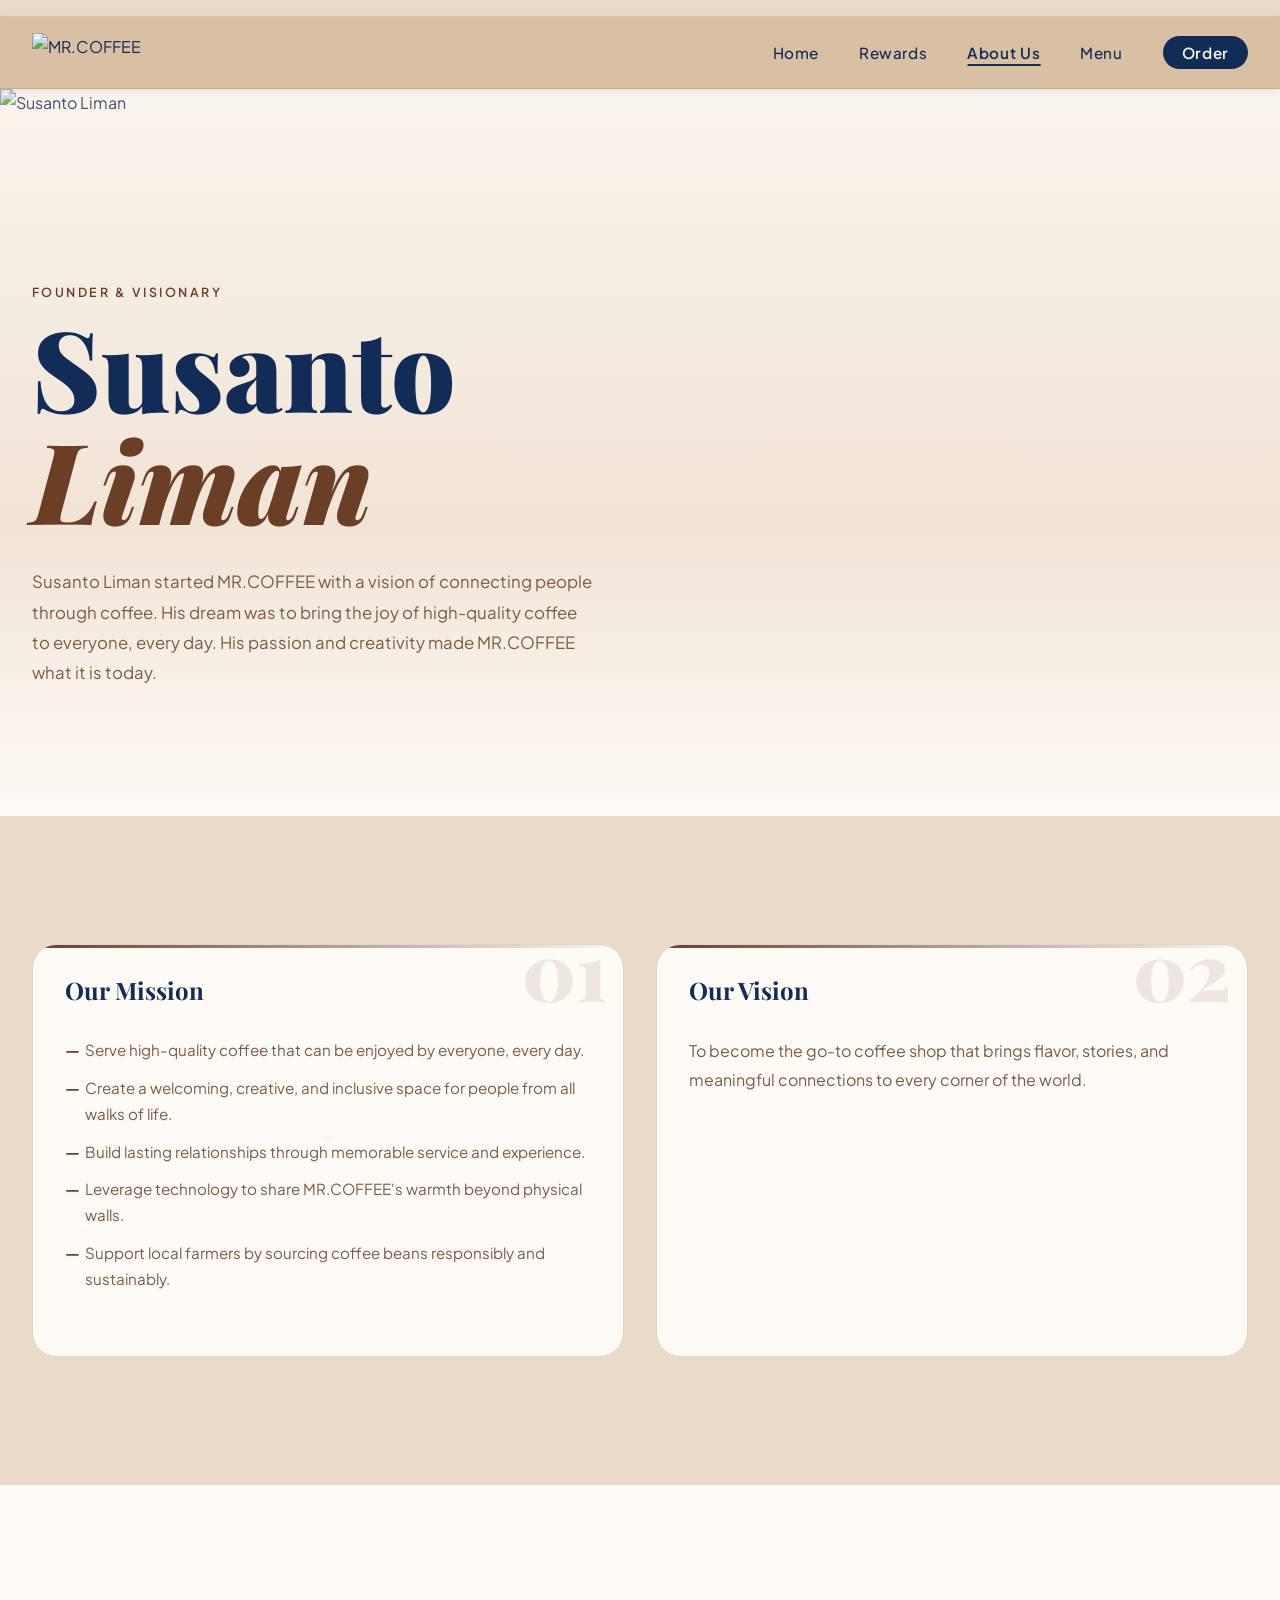
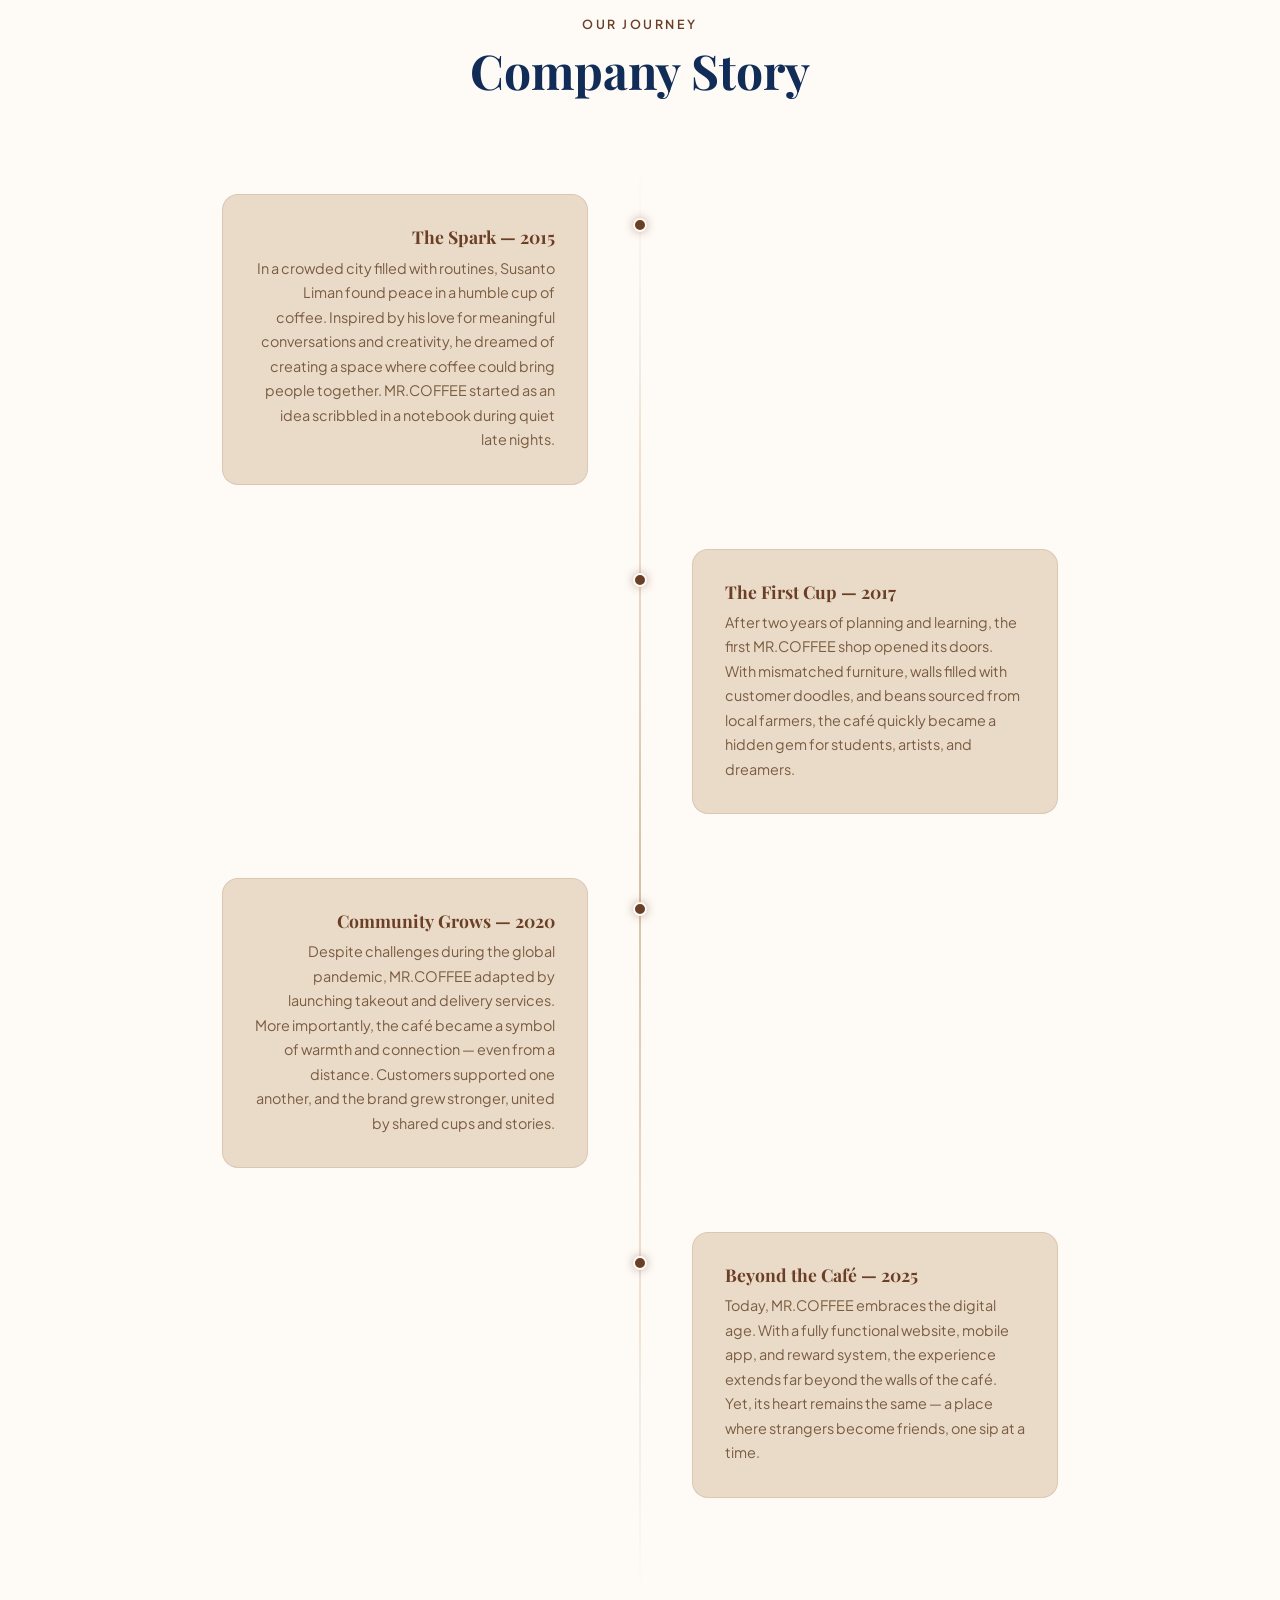
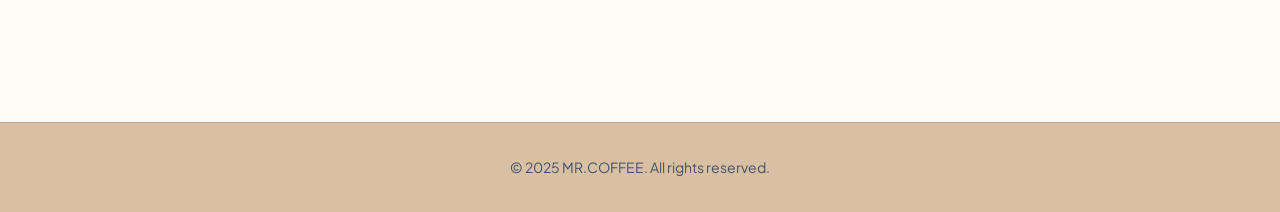
==== aboutpage.html @ 48918b50 "revamp: add anime.js library and polish ui and ux" ====
<!DOCTYPE html>
<html lang="en">
<head>
  <meta charset="UTF-8">
  <meta name="viewport" content="width=device-width, initial-scale=1.0">
  <title>MR.COFFEE - About Us</title>
  <link rel="shortcut icon" href="assets/icon-mrcoffee.png" type="image/x-icon">
  <link rel="stylesheet" href="styles.css">
</head>
<body>

  <div class="greeting-bar">
    <h2 id="typing-text" class="typing-greeting"></h2>
  </div>
  <!-- Navbar -->
  <header class="site-header">
    <nav class="navbar">
      <a href="index.html" class="navbar__logo">
        <img src="assets/logo-mrcoffee.png" alt="MR.COFFEE" class="logo">
      </a>
      <ul class="navbar__links">
        <li><a href="index.html">Home</a></li>
        <li><a href="rewardpage.html">Rewards</a></li>
        <li><a href="aboutpage.html" class="active">About Us</a></li>
        <li><a href="menupage.html">Menu</a></li>
        <li><a href="orderpage.html" class="navbar__cta">Order</a></li>
      </ul>
      <button class="navbar__hamburger" id="hamburgerBtn" aria-label="Toggle menu">
        <span></span><span></span><span></span>
      </button>
    </nav>
  </header>

  <!-- CEO Hero — full-viewport with overlay -->
  <section class="ceo-hero">
    <div class="ceo-hero__bg">
      <!-- id="ceo-img" preserved (script.js references it on aboutpage) -->
      <img src="assets/cafeownerimg.png" alt="Susanto Liman" id="ceo-img">
      <div class="ceo-hero__overlay"></div>
    </div>
    <div class="ceo-hero__content container">
      <p class="section-eyebrow">Founder &amp; Visionary</p>
      <h1 class="ceo-hero__name">Susanto<br><em>Liman</em></h1>
      <!-- id="ceo-p" preserved for script.js -->
      <p id="ceo-p" class="ceo-hero__bio">
        Susanto Liman started MR.COFFEE with a vision of connecting people through coffee.
        His dream was to bring the joy of high-quality coffee to everyone, every day.
        His passion and creativity made MR.COFFEE what it is today.
      </p>
    </div>
  </section>

  <!-- Mission & Vision -->
  <section class="mission-vision-story">
    <div class="container">
      <div class="mv-grid">

        <div class="mv-card reveal">
          <span class="mv-card__number">01</span>
          <h3>Our Mission</h3>
          <ul class="mv-list">
            <li>Serve high-quality coffee that can be enjoyed by everyone, every day.</li>
            <li>Create a welcoming, creative, and inclusive space for people from all walks of life.</li>
            <li>Build lasting relationships through memorable service and experience.</li>
            <li>Leverage technology to share MR.COFFEE's warmth beyond physical walls.</li>
            <li>Support local farmers by sourcing coffee beans responsibly and sustainably.</li>
          </ul>
        </div>

        <div class="mv-card reveal">
          <span class="mv-card__number">02</span>
          <h3>Our Vision</h3>
          <p>To become the go-to coffee shop that brings flavor, stories, and meaningful connections to every corner of the world.</p>
        </div>

      </div>
    </div>
  </section>

  <!-- Company Story — Timeline -->
  <section class="story-section">
    <div class="container">
      <div class="section-header reveal">
        <p class="section-eyebrow">Our Journey</p>
        <h2 class="section-title">Company Story</h2>
      </div>

      <div class="timeline-container">
        <div class="timeline">

          <div class="timeline-block left reveal-left">
            <div class="content-box">
              <h4>The Spark — 2015</h4>
              <p>In a crowded city filled with routines, Susanto Liman found peace in a humble cup of coffee. Inspired by his love for meaningful conversations and creativity, he dreamed of creating a space where coffee could bring people together. MR.COFFEE started as an idea scribbled in a notebook during quiet late nights.</p>
            </div>
            <div class="dot"></div>
          </div>

          <div class="timeline-block right reveal-right">
            <div class="content-box">
              <h4>The First Cup — 2017</h4>
              <p>After two years of planning and learning, the first MR.COFFEE shop opened its doors. With mismatched furniture, walls filled with customer doodles, and beans sourced from local farmers, the café quickly became a hidden gem for students, artists, and dreamers.</p>
            </div>
            <div class="dot"></div>
          </div>

          <div class="timeline-block left reveal-left">
            <div class="content-box">
              <h4>Community Grows — 2020</h4>
              <p>Despite challenges during the global pandemic, MR.COFFEE adapted by launching takeout and delivery services. More importantly, the café became a symbol of warmth and connection — even from a distance. Customers supported one another, and the brand grew stronger, united by shared cups and stories.</p>
            </div>
            <div class="dot"></div>
          </div>

          <div class="timeline-block right reveal-right">
            <div class="content-box">
              <h4>Beyond the Café — 2025</h4>
              <p>Today, MR.COFFEE embraces the digital age. With a fully functional website, mobile app, and reward system, the experience extends far beyond the walls of the café. Yet, its heart remains the same — a place where strangers become friends, one sip at a time.</p>
            </div>
            <div class="dot"></div>
          </div>

        </div>
      </div>
    </div>
  </section>

  <!-- Hidden compat section — script.js doesn't reference these on aboutpage, kept for safety -->
  <section class="ceo" style="display:none" aria-hidden="true">
    <img src="assets/cafeownerimg.png" alt="CEO">
    <h4>Susanto Liman</h4>
    <p>Connecting the world from a cup of coffee.</p>
  </section>

  <footer class="site-footer">
    <div class="container">
      <p class="site-footer__copy">&copy; 2025 MR.COFFEE. All rights reserved.</p>
    </div>
  </footer>

  <script src="script.js" defer></script>
  <script type="module" src="animations.js"></script>
</body>
</html>
---- styles.css ----
/* ============================================================
   MR.COFFEE — Design System
   Palette: Warm Light (coklat muda, cream, navy)
   Fonts: Playfair Display + Plus Jakarta Sans
   ============================================================ */

@import url('https://fonts.googleapis.com/css2?family=Playfair+Display:ital,wght@0,400;0,700;0,900;1,400;1,700&family=Plus+Jakarta+Sans:wght@300;400;500;600;700&display=swap');

/* ============================================================
   CSS CUSTOM PROPERTIES
   ============================================================ */
:root {
  /* Warm Light Palette */
  --color-bg:           #FEFAF6;
  --color-surface:      #EADBC8;
  --color-surface-2:    #F5ECD7;
  --color-surface-dark: #102C57;
  --color-brown:        #6b3e26;
  --color-brown-light:  #DAC0A3;
  --color-gold:         #c8a96e;
  --color-gold-light:   #e8c17a;
  --color-cream:        #FEFAF6;
  --color-navy:         #102C57;
  --color-navy-deep:    #051937;
  --color-text:         #102C57;
  --color-text-muted:   #7a5c42;
  --color-border:       rgba(107, 62, 38, 0.2);
  --color-border-light: rgba(107, 62, 38, 0.12);

  /* Typography */
  --font-display: 'Playfair Display', Georgia, serif;
  --font-body:    'Plus Jakarta Sans', system-ui, sans-serif;

  /* Spacing */
  --space-xs: 0.5rem;
  --space-sm: 1rem;
  --space-md: 2rem;
  --space-lg: 4rem;
  --space-xl: 8rem;

  /* Border Radius */
  --radius-sm:   8px;
  --radius-md:   16px;
  --radius-lg:   24px;
  --radius-full: 9999px;

  /* Shadows */
  --shadow-sm: 0 2px 8px rgba(16, 44, 87, 0.08);
  --shadow-md: 0 8px 32px rgba(16, 44, 87, 0.12);
  --shadow-lg: 0 24px 64px rgba(16, 44, 87, 0.18);

  /* Transitions */
  --transition: 0.3s ease;

  /* Layout */
  --navbar-height: 72px;
}

/* ============================================================
   RESET
   ============================================================ */
*, *::before, *::after {
  margin: 0;
  padding: 0;
  box-sizing: border-box;
}

html { scroll-behavior: smooth; }

body {
  font-family: var(--font-body);
  background-color: var(--color-bg);
  color: var(--color-text);
  line-height: 1.7;
  overflow-x: hidden;
  -webkit-font-smoothing: antialiased;
}

img   { max-width: 100%; height: auto; display: block; }
a     { text-decoration: none; color: inherit; }
ul    { list-style: none; }
button { font-family: var(--font-body); cursor: pointer; }

/* ============================================================
   TYPOGRAPHY
   ============================================================ */
h1, h2, h3, h4 {
  font-family: var(--font-display);
  line-height: 1.15;
  color: var(--color-navy);
}

h1 { font-size: clamp(2.5rem, 6vw, 5rem);   font-weight: 900; }
h2 { font-size: clamp(2rem, 4vw, 3.5rem);   font-weight: 700; }
h3 { font-size: clamp(1.5rem, 3vw, 2.5rem); font-weight: 700; }
h4 { font-size: clamp(1.1rem, 2vw, 1.5rem); font-weight: 700; font-family: var(--font-body); }

p {
  font-family: var(--font-body);
  font-size: 1rem;
  color: var(--color-text-muted);
  line-height: 1.8;
}

.text-gold   { color: var(--color-gold); }
.text-navy   { color: var(--color-navy); }
.text-brown  { color: var(--color-brown); }
.text-center { text-align: center; }

/* ============================================================
   LAYOUT
   ============================================================ */
.container {
  width: 100%;
  max-width: 1280px;
  margin: 0 auto;
  padding: 0 var(--space-md);
}

section { padding: var(--space-lg) 0; }

/* ============================================================
   REVEAL UTILITY
   CRITICAL FIX: opacity:0 only via JS-added class .will-animate
   Never block interactivity from CSS alone
   ============================================================ */
.will-animate {
  opacity: 0;
  transform: translateY(32px);
  /* pointer-events stays active — never block clicks */
}

/* Backward compat: old .reveal class gets same treatment */
.reveal {
  /* intentionally no opacity:0 here — JS handles it safely */
}

/* ============================================================
   NAVBAR — Coklat Muda (sama seperti design awal)
   ============================================================ */
.site-header {
  position: sticky;
  top: 0;
  z-index: 1000;
  width: 100%;
}

.navbar {
  display: flex;
  align-items: center;
  justify-content: space-between;
  padding: 0 var(--space-md);
  height: var(--navbar-height);
  background-color: var(--color-brown-light);   /* #DAC0A3 — coklat muda */
  border-bottom: 1px solid rgba(107, 62, 38, 0.15);
  box-shadow: 0 2px 8px rgba(16, 44, 87, 0.08);
}

.navbar__logo .logo {
  height: 40px;
  width: auto;
}

.navbar__links {
  display: flex;
  align-items: center;
  gap: 2.5rem;
}

.navbar__links a {
  font-family: var(--font-body);
  font-size: 0.95rem;
  font-weight: 500;
  letter-spacing: 0.04em;
  color: var(--color-navy);
  transition: color var(--transition);
  position: relative;
}

.navbar__links a::after {
  content: '';
  position: absolute;
  bottom: -4px;
  left: 50%;
  transform: translateX(-50%);
  width: 0;
  height: 2px;
  background: var(--color-navy);
  transition: width var(--transition);
}

.navbar__links a:hover         { color: var(--color-cream); }
.navbar__links a.active        { color: var(--color-navy); font-weight: 600; }
.navbar__links a:hover::after,
.navbar__links a.active::after { width: 100%; }

/* Order CTA pill */
.navbar__cta {
  background: var(--color-navy) !important;
  color: var(--color-cream) !important;
  padding: 0.45rem 1.2rem;
  border-radius: var(--radius-full);
  font-weight: 600 !important;
  transition: background var(--transition), transform var(--transition) !important;
}

.navbar__cta:hover {
  background: var(--color-navy-deep) !important;
  transform: translateY(-1px);
  color: var(--color-cream) !important;
}

.navbar__cta::after,
.navbar__cta.active::after { display: none !important; }

/* Hamburger */
.navbar__hamburger {
  display: none;
  flex-direction: column;
  gap: 5px;
  background: none;
  border: none;
  padding: 4px;
}

.navbar__hamburger span {
  display: block;
  width: 24px;
  height: 2px;
  background: var(--color-navy);
  border-radius: 2px;
  transition: var(--transition);
}

.navbar__hamburger.open span:nth-child(1) { transform: translateY(7px) rotate(45deg); }
.navbar__hamburger.open span:nth-child(2) { opacity: 0; }
.navbar__hamburger.open span:nth-child(3) { transform: translateY(-7px) rotate(-45deg); }

@media (max-width: 768px) {
  .navbar__hamburger { display: flex; }

  .navbar__links {
    display: none;
    position: absolute;
    top: var(--navbar-height);
    left: 0; right: 0;
    flex-direction: column;
    gap: 0;
    background: var(--color-brown-light);
    border-bottom: 1px solid var(--color-border);
    padding: var(--space-sm) 0;
    box-shadow: 0 4px 12px rgba(0,0,0,0.1);
  }

  .navbar__links.open { display: flex; }
  .navbar__links li   { width: 100%; }

  .navbar__links a {
    display: block;
    padding: 0.875rem var(--space-md);
    font-size: 1rem;
  }

  .navbar__cta {
    margin: 0.5rem var(--space-md) !important;
    text-align: center;
    display: block !important;
  }
}

/* ============================================================
   FOOTER
   ============================================================ */
.site-footer {
  padding: var(--space-md);
  border-top: 1px solid var(--color-border);
  background: var(--color-brown-light);
  text-align: center;
}

.site-footer__copy {
  font-size: 0.875rem;
  color: var(--color-navy);
  font-family: var(--font-body);
  opacity: 0.75;
}

/* ============================================================
   BUTTONS
   ============================================================ */
.btn {
  display: inline-flex;
  align-items: center;
  justify-content: center;
  padding: 0.875rem 2rem;
  font-family: var(--font-body);
  font-size: 0.9rem;
  font-weight: 600;
  letter-spacing: 0.04em;
  border-radius: var(--radius-full);
  border: 2px solid transparent;
  transition: all var(--transition);
  cursor: pointer;
  white-space: nowrap;
  text-decoration: none;
}

.btn--primary {
  background: var(--color-navy);
  color: var(--color-cream);
  border-color: var(--color-navy);
}
.btn--primary:hover {
  background: var(--color-navy-deep);
  border-color: var(--color-navy-deep);
  transform: translateY(-2px);
  box-shadow: 0 8px 24px rgba(16, 44, 87, 0.25);
}

.btn--ghost {
  background: transparent;
  color: var(--color-navy);
  border-color: rgba(16, 44, 87, 0.4);
}
.btn--ghost:hover {
  border-color: var(--color-navy);
  background: rgba(16, 44, 87, 0.06);
  transform: translateY(-2px);
}

.btn--card {
  background: transparent;
  color: var(--color-brown);
  border-color: var(--color-brown);
  border-width: 1.5px;
  padding: 0.6rem 1.5rem;
  font-size: 0.85rem;
  width: 100%;
  margin-top: var(--space-sm);
}
.btn--card:hover {
  background: var(--color-brown);
  color: var(--color-cream);
}

.btn--full { width: 100%; margin-top: var(--space-sm); }
.btn--sm   { padding: 0.5rem 1.25rem; font-size: 0.85rem; }

/* ============================================================
   SECTION HEADER
   ============================================================ */
.section-header {
  text-align: center;
  margin-bottom: var(--space-lg);
}

.section-eyebrow {
  font-family: var(--font-body);
  font-size: 0.78rem;
  font-weight: 600;
  letter-spacing: 0.2em;
  text-transform: uppercase;
  color: var(--color-brown);
  margin-bottom: 0.5rem;
  display: block;
}

.section-title {
  font-family: var(--font-display);
  font-size: clamp(2rem, 4vw, 3rem);
  color: var(--color-navy);
  margin: 0;
  text-align: center;
  font-weight: 700;
}

.section-title em {
  color: var(--color-brown);
  font-style: italic;
}

/* ============================================================
   PAGE HERO (Menu, Order pages)
   ============================================================ */
.page-hero {
  padding: var(--space-xl) 0 var(--space-lg);
  text-align: center;
  background: var(--color-surface);
  border-bottom: 1px solid var(--color-border);
}

.page-hero__title {
  font-size: clamp(3rem, 8vw, 6rem);
  font-weight: 900;
  color: var(--color-navy);
  margin: var(--space-xs) 0 var(--space-sm);
}

.page-hero__title em {
  color: var(--color-brown);
  font-style: italic;
}

.page-hero__sub {
  font-size: 1.05rem;
  color: var(--color-text-muted);
  max-width: 480px;
  margin: 0 auto;
}

/* ============================================================
   GREETING BAR
   ============================================================ */
.greeting-bar {
  background: var(--color-surface);
  border-bottom: 1px solid var(--color-border-light);
  padding: 0.5rem var(--space-md);
  text-align: center;
}

.typing-greeting {
  font-family: var(--font-body);
  font-size: 0.85rem;
  font-weight: 600;
  color: var(--color-navy);
  letter-spacing: 0.04em;
  margin: 0;
  line-height: 1.5;
}

/* ============================================================
   HERO SECTION (Homepage)
   ============================================================ */
.hero {
  position: relative;
  min-height: 92vh;
  display: flex;
  align-items: center;
  overflow: hidden;
}

.hero__bg {
  position: absolute;
  inset: 0;
  z-index: 0;
}

.hero__bg img {
  width: 100%;
  height: 100%;
  object-fit: cover;
  object-position: center;
}

.hero__bg-overlay {
  position: absolute;
  inset: 0;
  background: linear-gradient(
    135deg,
    rgba(254, 250, 246, 0.93) 0%,
    rgba(234, 219, 200, 0.82) 45%,
    rgba(234, 219, 200, 0.55) 100%
  );
}

.hero__content {
  position: relative;
  z-index: 1;
  width: 100%;
  max-width: 1280px;
  margin: 0 auto;
  padding: var(--space-xl) var(--space-md);
  display: flex;
  flex-direction: column;
  align-items: flex-start;
  gap: var(--space-md);
}

.hero__eyebrow {
  font-family: var(--font-body);
  font-size: 0.8rem;
  font-weight: 600;
  letter-spacing: 0.2em;
  text-transform: uppercase;
  color: var(--color-brown);
  margin-bottom: var(--space-xs);
  display: block;
}

.hero__title {
  font-size: clamp(3.5rem, 8vw, 7rem);
  font-weight: 900;
  line-height: 1.0;
  color: var(--color-navy);
  max-width: 700px;
}

.hero__title em {
  font-style: italic;
  color: var(--color-brown);
}

.hero__subtitle {
  font-size: 1.15rem;
  color: var(--color-text-muted);
  max-width: 500px;
  line-height: 1.8;
}

.hero__actions {
  display: flex;
  gap: var(--space-sm);
  flex-wrap: wrap;
  margin-top: var(--space-xs);
}

/* No .hero__visual — coffee SVG removed */

@media (max-width: 768px) {
  .hero__content {
    align-items: center;
    text-align: center;
    padding: var(--space-lg) var(--space-md);
  }
  .hero__subtitle { margin: 0 auto; }
  .hero__actions  { justify-content: center; }
}

/* ============================================================
   MOST ORDERED (Homepage)
   ============================================================ */
.most-ordered {
  background: var(--color-surface);
  padding: var(--space-lg) 0;
}

/* ============================================================
   SLIDER
   ============================================================ */
.slider-container {
  position: relative;
  max-width: 100%;
  margin: 0 0 var(--space-lg) 0;
  overflow: hidden;
  border-radius: var(--radius-lg);
}

.slider-track {
  display: flex;
  transition: transform 0.5s ease-in-out;
}

.slide {
  min-width: 100%;
  box-sizing: border-box;
}

.slide img {
  width: 100%;
  border-radius: var(--radius-lg);
  display: block;
}

.nav {
  position: absolute;
  top: 50%;
  transform: translateY(-50%);
  background: rgba(254, 250, 246, 0.7);
  border: 1px solid var(--color-border);
  color: var(--color-navy);
  font-size: 1.1rem;
  padding: 0.7rem 1rem;
  cursor: pointer;
  z-index: 10;
  border-radius: var(--radius-sm);
  transition: background var(--transition);
  backdrop-filter: blur(4px);
}
.nav:hover  { background: var(--color-brown-light); }
.nav.left   { left: 12px; }
.nav.right  { right: 12px; }

@media (min-width: 600px) { .slide { min-width: 50%; } }
@media (min-width: 900px) { .slide { min-width: 33.3333%; } }

/* ============================================================
   PRODUCT CARDS
   ============================================================ */
.product-list {
  display: grid;
  grid-template-columns: repeat(auto-fill, minmax(200px, 1fr));
  gap: var(--space-md);
  justify-items: center;
}

.product-card {
  background: var(--color-bg);
  border: 1px solid var(--color-border-light);
  border-radius: var(--radius-lg);
  overflow: hidden;
  width: 100%;
  max-width: 240px;
  transition: transform var(--transition), box-shadow var(--transition), border-color var(--transition);
}

.product-card:hover {
  transform: translateY(-6px);
  box-shadow: var(--shadow-md);
  border-color: var(--color-brown);
}

.product-card__img-wrap {
  width: 100%;
  aspect-ratio: 3 / 4;
  overflow: hidden;
}

.product-card__img-wrap img {
  width: 100%;
  height: 100%;
  object-fit: cover;
  transition: transform 0.5s ease;
}

.product-card:hover .product-card__img-wrap img {
  transform: scale(1.05);
}

.product-card__body {
  padding: 1rem;
  text-align: center;
  background: var(--color-bg);
}

.product-card__body h4 {
  font-family: var(--font-display);
  font-size: 1rem;
  color: var(--color-navy);
  margin-bottom: 0.25rem;
  font-weight: 700;
}

.product-card__price {
  font-family: var(--font-body);
  font-size: 0.9rem;
  color: var(--color-brown);
  font-weight: 600;
  margin-bottom: 0;
}

/* FilterMenu display overrides must work */
.product-card[style*="display: none"]  { display: none !important; }
.product-card[style*="display: block"] { display: block !important; }

@media (max-width: 600px) {
  .product-list {
    display: flex;
    flex-wrap: nowrap;
    overflow-x: auto;
    justify-content: flex-start;
    gap: 1em;
    padding-bottom: 1em;
    scroll-snap-type: x mandatory;
  }
  .product-card {
    flex: 0 0 auto;
    min-width: 200px;
    max-width: 220px;
    scroll-snap-align: start;
  }
}

/* ============================================================
   MENU FILTER
   ============================================================ */
.menu-filter {
  padding: var(--space-md) 0;
  background: var(--color-bg);
  border-bottom: 1px solid var(--color-border-light);
  position: sticky;
  top: var(--navbar-height);
  z-index: 100;
  backdrop-filter: blur(6px);
}

.filter-buttons {
  display: flex;
  gap: 0.75rem;
  justify-content: center;
  flex-wrap: wrap;
}

.filter-btn {
  font-family: var(--font-body);
  font-size: 0.85rem;
  font-weight: 500;
  letter-spacing: 0.04em;
  padding: 0.5rem 1.25rem;
  border-radius: var(--radius-full);
  border: 1.5px solid var(--color-border);
  background: transparent;
  color: var(--color-text-muted);
  transition: all var(--transition);
  cursor: pointer;
}
.filter-btn:hover         { border-color: var(--color-brown); color: var(--color-brown); }
.filter-btn.active-filter { background: var(--color-brown); border-color: var(--color-brown); color: var(--color-cream); font-weight: 600; }

/* ============================================================
   MENU GRID
   ============================================================ */
.menu-grid {
  padding: var(--space-lg) 0;
  background: var(--color-bg);
}

.menu-items {
  display: grid;
  grid-template-columns: repeat(auto-fill, minmax(200px, 1fr));
  gap: var(--space-md);
  justify-items: center;
}

/* ============================================================
   REWARDS HIGHLIGHT (Homepage)
   ============================================================ */
.rewards-highlight {
  padding: var(--space-lg) 0;
  background: var(--color-surface-dark);
}

.rewards-highlight__inner {
  display: grid;
  grid-template-columns: 1fr 1fr;
  align-items: center;
  gap: var(--space-lg);
}

.rewards-highlight__image img {
  border-radius: var(--radius-lg);
  width: 100%;
  max-width: 480px;
}

.rewards-highlight__content h2 {
  margin: var(--space-sm) 0 var(--space-md);
  color: var(--color-cream);
}

.rewards-highlight__content h2 em {
  color: var(--color-gold);
}

.rewards-highlight__content .section-eyebrow { color: var(--color-gold-light); }

.rewards-highlight__content p {
  max-width: 400px;
  margin-bottom: var(--space-md);
  color: rgba(254, 250, 246, 0.75);
}

.rewards-highlight__content .btn--primary {
  background: var(--color-cream);
  color: var(--color-navy);
  border-color: var(--color-cream);
}
.rewards-highlight__content .btn--primary:hover {
  background: var(--color-brown-light);
  border-color: var(--color-brown-light);
}

@media (max-width: 900px) {
  .rewards-highlight__inner {
    grid-template-columns: 1fr;
    text-align: center;
  }
  .rewards-highlight__image img { margin: 0 auto; }
  .rewards-highlight__content p { margin: 0 auto var(--space-md); }
}

/* ============================================================
   CEO TEASER (Homepage)
   ============================================================ */
.ceo-teaser {
  padding: var(--space-lg) 0;
  background: var(--color-bg);
}

.ceo-teaser__inner {
  display: grid;
  grid-template-columns: auto 1fr;
  align-items: center;
  gap: var(--space-lg);
}

.ceo-teaser__image img {
  width: 280px;
  height: 280px;
  object-fit: cover;
  border-radius: var(--radius-full);
  border: 3px solid var(--color-brown-light);
}

.ceo-teaser__content h2 { margin: var(--space-sm) 0 var(--space-sm); }
.ceo-teaser__content p  { max-width: 480px; margin-bottom: var(--space-md); }

@media (max-width: 768px) {
  .ceo-teaser__inner {
    grid-template-columns: 1fr;
    text-align: center;
  }
  .ceo-teaser__image img { margin: 0 auto; width: 200px; height: 200px; }
  .ceo-teaser__content p { margin: 0 auto var(--space-md); }
}

/* ============================================================
   CEO HERO (About Page)
   ============================================================ */
.ceo-hero {
  position: relative;
  min-height: 80vh;
  display: flex;
  align-items: flex-end;
  overflow: hidden;
}

.ceo-hero__bg {
  position: absolute;
  inset: 0;
}

.ceo-hero__bg img {
  width: 100%;
  height: 100%;
  object-fit: cover;
  object-position: top center;
}

.ceo-hero__overlay {
  position: absolute;
  inset: 0;
  background: linear-gradient(
    to top,
    rgba(254, 250, 246, 1) 0%,
    rgba(234, 219, 200, 0.7) 40%,
    rgba(234, 219, 200, 0.2) 100%
  );
}

.ceo-hero__content {
  position: relative;
  z-index: 1;
  padding: var(--space-xl) var(--space-md) var(--space-lg);
}

.ceo-hero__name {
  font-size: clamp(3.5rem, 9vw, 7rem);
  font-weight: 900;
  line-height: 1;
  color: var(--color-navy);
  margin: var(--space-xs) 0 var(--space-md);
}

.ceo-hero__name em {
  color: var(--color-brown);
  font-style: italic;
}

.ceo-hero__bio {
  max-width: 560px;
  font-size: 1.05rem;
  color: var(--color-text-muted);
  line-height: 1.8;
}

/* ============================================================
   MISSION & VISION (About Page)
   ============================================================ */
.mission-vision-story {
  padding: var(--space-xl) 0;
  background: var(--color-surface);
}

.mv-grid {
  display: grid;
  grid-template-columns: 1fr 1fr;
  gap: var(--space-md);
}

.mv-card {
  background: var(--color-bg);
  border: 1px solid var(--color-border);
  border-radius: var(--radius-lg);
  padding: var(--space-md) var(--space-md) var(--space-lg);
  position: relative;
  overflow: hidden;
  /* CRITICAL: never hide or block — opacity set by JS only after IntersectionObserver */
}

.mv-card::before {
  content: '';
  position: absolute;
  top: 0; left: 0; right: 0;
  height: 3px;
  background: linear-gradient(90deg, var(--color-brown), transparent);
}

.mv-card__number {
  font-family: var(--font-display);
  font-size: 5rem;
  font-weight: 900;
  color: var(--color-brown);
  opacity: 0.1;
  position: absolute;
  top: -1rem;
  right: 1rem;
  line-height: 1;
  pointer-events: none;
}

.mv-card h3 {
  font-size: 1.5rem;
  color: var(--color-navy);
  margin-bottom: var(--space-md);
}

.mv-list {
  list-style: none;
  display: flex;
  flex-direction: column;
  gap: 0.75rem;
}

.mv-list li {
  font-family: var(--font-body);
  font-size: 0.95rem;
  color: var(--color-text-muted);
  padding-left: 1.25rem;
  position: relative;
  line-height: 1.7;
}

.mv-list li::before {
  content: '—';
  position: absolute;
  left: 0;
  color: var(--color-brown);
  font-weight: 700;
}

@media (max-width: 768px) {
  .mv-grid { grid-template-columns: 1fr; }
}

/* ============================================================
   TIMELINE (About Page)
   ============================================================ */
.story-section {
  padding: var(--space-xl) 0;
  background: var(--color-bg);
}

.timeline-container {
  position: relative;
  margin-top: var(--space-md);
}

.timeline {
  position: relative;
  width: 100%;
  max-width: 900px;
  margin: 0 auto;
  padding: var(--space-md) 0;
}

.timeline::before {
  content: '';
  position: absolute;
  top: 0; bottom: 0;
  left: 50%;
  width: 2px;
  background: linear-gradient(to bottom, transparent, var(--color-brown-light), transparent);
  transform: translateX(-50%);
}

.timeline-block {
  position: relative;
  width: 50%;
  padding: 0 var(--space-md) var(--space-lg);
  box-sizing: border-box;
}

.timeline-block.left  { padding-right: calc(var(--space-md) + 20px); text-align: right; }
.timeline-block.right { left: 50%; padding-left: calc(var(--space-md) + 20px); text-align: left; }

.content-box {
  background: var(--color-surface);
  border: 1px solid var(--color-border-light);
  border-radius: var(--radius-md);
  padding: var(--space-md);
  transition: border-color var(--transition), box-shadow var(--transition);
}

.content-box:hover {
  border-color: var(--color-brown);
  box-shadow: 0 4px 20px rgba(107, 62, 38, 0.12);
}

.content-box h4 {
  font-family: var(--font-display);
  font-size: 1.1rem;
  color: var(--color-brown);
  margin-bottom: 0.5rem;
  font-weight: 700;
}

.content-box p {
  font-size: 0.9rem;
  color: var(--color-text-muted);
  line-height: 1.7;
}

.timeline-block .dot {
  position: absolute;
  top: 1.5rem;
  width: 14px; height: 14px;
  background: var(--color-brown);
  border-radius: 50%;
  border: 2px solid var(--color-bg);
  box-shadow: 0 0 10px rgba(107, 62, 38, 0.4);
  z-index: 3;
}

.timeline-block.left .dot  { right: -7px; }
.timeline-block.right .dot { left: -7px; }

@media (max-width: 768px) {
  .timeline::before { left: 24px; }

  .timeline-block {
    width: 100%;
    padding-left: 56px;
    padding-right: var(--space-sm);
    text-align: left;
  }

  .timeline-block.right { left: 0; }

  .timeline-block.left .dot,
  .timeline-block.right .dot { left: 17px; right: auto; }
}

/* ============================================================
   DOWNLOAD SECTION (Rewards Page)
   ============================================================ */
.download-section {
  padding: var(--space-xl) 0;
  background: var(--color-surface);
}

.download-section__inner {
  display: grid;
  grid-template-columns: 1fr 1fr;
  align-items: center;
  gap: var(--space-lg);
}

.download-section__image img {
  border-radius: var(--radius-lg);
  width: 100%;
  max-width: 420px;
}

.download-section__title {
  font-size: clamp(2.5rem, 6vw, 5rem);
  margin: var(--space-sm) 0 var(--space-md);
  font-weight: 900;
  color: var(--color-navy);
}

.download-section__title em {
  color: var(--color-brown);
  font-style: italic;
}

.download-section__content p {
  max-width: 380px;
  margin-bottom: var(--space-md);
}

.download-buttons {
  display: flex;
  flex-direction: column;
  gap: var(--space-sm);
  width: fit-content;
}

.download-btn img {
  height: 48px;
  width: auto;
  transition: transform var(--transition), filter var(--transition);
}

.download-btn:hover img {
  transform: translateY(-3px);
  filter: brightness(1.05) drop-shadow(0 4px 8px rgba(0,0,0,0.15));
}

@media (max-width: 768px) {
  .download-section__inner { grid-template-columns: 1fr; text-align: center; }
  .download-section__image img { margin: 0 auto; }
  .download-buttons { margin: 0 auto; }
  .download-section__content p { margin: 0 auto var(--space-md); }
}

/* ============================================================
   PROMO BANNER
   ============================================================ */
.promo-banner-wrap { overflow: hidden; }
.promo-banner-img  { width: 100%; display: block; }

/* ============================================================
   REWARDS SECTION
   ============================================================ */
.rewards-section {
  padding: var(--space-xl) 0;
  background: var(--color-bg);
}

.rewards-list {
  display: grid;
  grid-template-columns: repeat(auto-fill, minmax(220px, 1fr));
  gap: var(--space-md);
  margin-top: var(--space-md);
  justify-items: center;
}

.reward-item {
  background: var(--color-bg);
  border: 1px solid var(--color-border-light);
  border-radius: var(--radius-lg);
  overflow: hidden;
  width: 100%;
  max-width: 260px;
  position: relative;
  transition: transform var(--transition), border-color var(--transition), box-shadow var(--transition);
}

.reward-item:hover {
  transform: translateY(-6px);
  border-color: var(--color-brown);
  box-shadow: 0 16px 40px rgba(107, 62, 38, 0.15);
}

.reward-item__badge {
  position: absolute;
  top: 12px; left: 12px;
  background: var(--color-brown);
  color: var(--color-cream);
  font-family: var(--font-body);
  font-size: 0.65rem;
  font-weight: 700;
  letter-spacing: 0.1em;
  padding: 0.2rem 0.5rem;
  border-radius: var(--radius-sm);
  z-index: 2;
}

.reward-item img.exclusive-banner {
  width: 100%;
  height: auto;
  display: block;
  aspect-ratio: 4 / 3;
  object-fit: cover;
}

.reward-item__body {
  padding: var(--space-sm);
  text-align: center;
}

.reward-item__body h4 {
  font-family: var(--font-display);
  font-size: 1rem;
  color: var(--color-navy);
  margin-bottom: 0.25rem;
  font-weight: 700;
}

.reward-item__body p {
  font-size: 0.85rem;
  color: var(--color-text-muted);
  margin-bottom: var(--space-sm);
}

.reward-claim-btn {
  display: block;
  width: 100%;
  padding: 0.625rem;
  background: transparent;
  border: 1.5px solid var(--color-navy);
  color: var(--color-navy);
  border-radius: var(--radius-full);
  font-family: var(--font-body);
  font-size: 0.8rem;
  font-weight: 600;
  transition: all var(--transition);
  cursor: pointer;
}

.reward-claim-btn:hover {
  background: var(--color-navy);
  color: var(--color-cream);
}

@media (max-width: 600px) {
  .rewards-list {
    display: flex;
    flex-wrap: nowrap;
    overflow-x: auto;
    justify-content: flex-start;
    gap: 1em;
    padding-bottom: 1em;
    scroll-snap-type: x mandatory;
  }
  .reward-item {
    flex: 0 0 auto;
    min-width: 220px;
    scroll-snap-align: start;
  }
}

/* ============================================================
   ORDER SECTION
   ============================================================ */
.order-section {
  padding: var(--space-lg) 0 var(--space-xl);
  background: var(--color-bg);
}

.order-layout {
  display: grid;
  grid-template-columns: 1fr 400px;
  gap: var(--space-md);
  align-items: start;
}

/* Order Form Card */
.order-form-card {
  background: var(--color-bg);
  border: 1.5px solid var(--color-border);
  border-radius: var(--radius-lg);
  padding: var(--space-md) var(--space-lg);
  box-shadow: var(--shadow-sm);
}

.order-form-card__title {
  font-family: var(--font-display);
  font-size: 1.5rem;
  color: var(--color-navy);
  margin-bottom: var(--space-md);
  font-weight: 700;
}

.order-form-card__title--sm {
  font-size: 1.1rem;
  margin-top: var(--space-md);
  margin-bottom: var(--space-sm);
  border-top: 1px solid var(--color-border-light);
  padding-top: var(--space-md);
}

.order-form { display: flex; flex-direction: column; gap: 0; }

.form-row {
  display: grid;
  grid-template-columns: 1fr 1fr 1fr;
  gap: var(--space-sm);
  margin-bottom: var(--space-sm);
}

.form-group {
  display: flex;
  flex-direction: column;
  gap: 0.4rem;
}

.form-group label {
  font-family: var(--font-body);
  font-size: 0.8rem;
  font-weight: 600;
  color: var(--color-navy);
  letter-spacing: 0.04em;
  text-transform: uppercase;
}

.form-group input,
.form-group select,
.form-group textarea {
  font-family: var(--font-body);
  font-size: 0.95rem;
  color: var(--color-navy);
  background: var(--color-surface);
  border: 1.5px solid var(--color-border);
  border-radius: var(--radius-md);
  padding: 0.75rem 1rem;
  transition: border-color var(--transition), box-shadow var(--transition);
  resize: none;
  outline: none;
  -webkit-appearance: none;
  appearance: none;
}

.form-group input:focus,
.form-group select:focus,
.form-group textarea:focus {
  border-color: var(--color-navy);
  box-shadow: 0 0 0 3px rgba(16, 44, 87, 0.1);
}

.form-group select option {
  background: var(--color-bg);
  color: var(--color-navy);
}

.form-group input[readonly] {
  cursor: not-allowed;
  opacity: 0.6;
}

/* Cart Section */
.cart-section {
  background: var(--color-bg);
  border: 1.5px solid var(--color-border);
  border-radius: var(--radius-lg);
  padding: var(--space-md);
  position: sticky;
  top: calc(var(--navbar-height) + var(--space-sm));
  box-shadow: var(--shadow-sm);
}

.cart-section h3 {
  font-family: var(--font-display);
  font-size: 1.5rem;
  color: var(--color-brown);
  margin-bottom: var(--space-md);
  padding-bottom: var(--space-sm);
  border-bottom: 1px solid var(--color-border-light);
  text-align: left;
}

.empty-cart {
  font-family: var(--font-body);
  font-size: 0.9rem;
  color: var(--color-text-muted);
  font-style: italic;
  text-align: center;
  padding: var(--space-md) 0;
}

#cart-items {
  list-style: none;
  display: flex;
  flex-direction: column;
  gap: 0.5rem;
  margin-bottom: var(--space-sm);
  max-height: 300px;
  overflow-y: auto;
}

#cart-items li {
  display: flex;
  justify-content: space-between;
  align-items: center;
  font-family: var(--font-body);
  font-size: 0.9rem;
  color: var(--color-navy);
  padding: 0.625rem var(--space-sm);
  background: var(--color-surface);
  border-radius: var(--radius-sm);
  border: 1px solid var(--color-border-light);
}

#cart-items li .remove-btn {
  background: transparent;
  border: 1px solid var(--color-border);
  color: var(--color-text-muted);
  padding: 0.2rem 0.6rem;
  border-radius: var(--radius-sm);
  font-size: 0.75rem;
  cursor: pointer;
  transition: all var(--transition);
  font-family: var(--font-body);
  flex-shrink: 0;
  margin-left: 0.5rem;
}

#cart-items li .remove-btn:hover {
  border-color: var(--color-navy);
  color: var(--color-navy);
}

.cart-summary {
  display: flex;
  flex-direction: column;
  gap: 0.75rem;
  margin-top: var(--space-sm);
  padding-top: var(--space-sm);
  border-top: 1px solid var(--color-border-light);
}

.cart-meta {
  display: flex;
  justify-content: space-between;
  font-family: var(--font-body);
  font-size: 0.9rem;
  color: var(--color-text-muted);
}

.cart-total-amount {
  color: var(--color-brown);
  font-weight: 700;
}

@media (max-width: 1024px) {
  .order-layout { grid-template-columns: 1fr; }
  .cart-section  { position: static; }
}

@media (max-width: 768px) {
  .order-form-card { padding: var(--space-md); }
  .form-row        { grid-template-columns: 1fr; }
}

/* ============================================================
   MODAL
   ============================================================ */
.modal {
  display: none;
  position: fixed;
  inset: 0;
  z-index: 2000;
  background: rgba(16, 44, 87, 0.5);
  backdrop-filter: blur(6px);
  align-items: center;
  justify-content: center;
}

/* script.js sets display:block — override to flex for centering */
.modal[style*="block"] { display: flex !important; }

.modal-content {
  background: var(--color-bg);
  border: 1px solid var(--color-border);
  border-radius: var(--radius-lg);
  padding: var(--space-lg);
  width: 90%;
  max-width: 420px;
  text-align: center;
  position: relative;
  box-shadow: var(--shadow-lg);
}

.modal-close {
  position: absolute;
  top: 1rem; right: 1rem;
  background: none;
  border: none;
  color: var(--color-text-muted);
  font-size: 1.5rem;
  cursor: pointer;
  line-height: 1;
  transition: color var(--transition);
}
.modal-close:hover { color: var(--color-navy); }

.modal-icon {
  width: 56px; height: 56px;
  background: rgba(107, 62, 38, 0.1);
  border: 2px solid var(--color-brown);
  border-radius: 50%;
  display: flex;
  align-items: center;
  justify-content: center;
  font-size: 1.5rem;
  color: var(--color-brown);
  margin: 0 auto var(--space-md);
}

.modal-content h2 {
  font-size: 1.75rem;
  color: var(--color-navy);
  margin-bottom: 0.5rem;
}
.modal-content p { color: var(--color-text-muted); font-size: 0.95rem; }

/* Old .close span — hidden, replaced by .modal-close button */
.close { display: none; }

/* ============================================================
   BACKWARD COMPATIBILITY
   ============================================================ */
.btn-1, .btn-au, .btn-rwd { display: none; }
.ceo { display: none !important; }
.about-body { background-color: var(--color-bg); }
.menu-item  { /* inherits .product-card */ }

/* ============================================================
   SCROLLBAR
   ============================================================ */
::-webkit-scrollbar        { width: 6px; height: 6px; }
::-webkit-scrollbar-track  { background: var(--color-surface); }
::-webkit-scrollbar-thumb  { background: var(--color-brown-light); border-radius: 3px; }
::-webkit-scrollbar-thumb:hover { background: var(--color-brown); }

/* ============================================================
   TEXT SELECTION
   ============================================================ */
::selection {
  background: rgba(107, 62, 38, 0.2);
  color: var(--color-navy);
}

/* ============================================================
   REDUCED MOTION FALLBACK
   All animated elements visible by default without JS/animation
   ============================================================ */
@media (prefers-reduced-motion: reduce) {
  .will-animate { opacity: 1 !important; transform: none !important; }
}

/* ============================================================
   MOBILE POLISH
   ============================================================ */
@media (max-width: 480px) {
  :root { --space-md: 1.25rem; --space-lg: 2.5rem; }

  .hero__title      { font-size: 3rem; }
  .ceo-hero__name   { font-size: 3rem; }
  .page-hero__title { font-size: 2.5rem; }

  .filter-btn       { font-size: 0.78rem; padding: 0.4rem 0.875rem; }
  .form-row         { grid-template-columns: 1fr; }
}
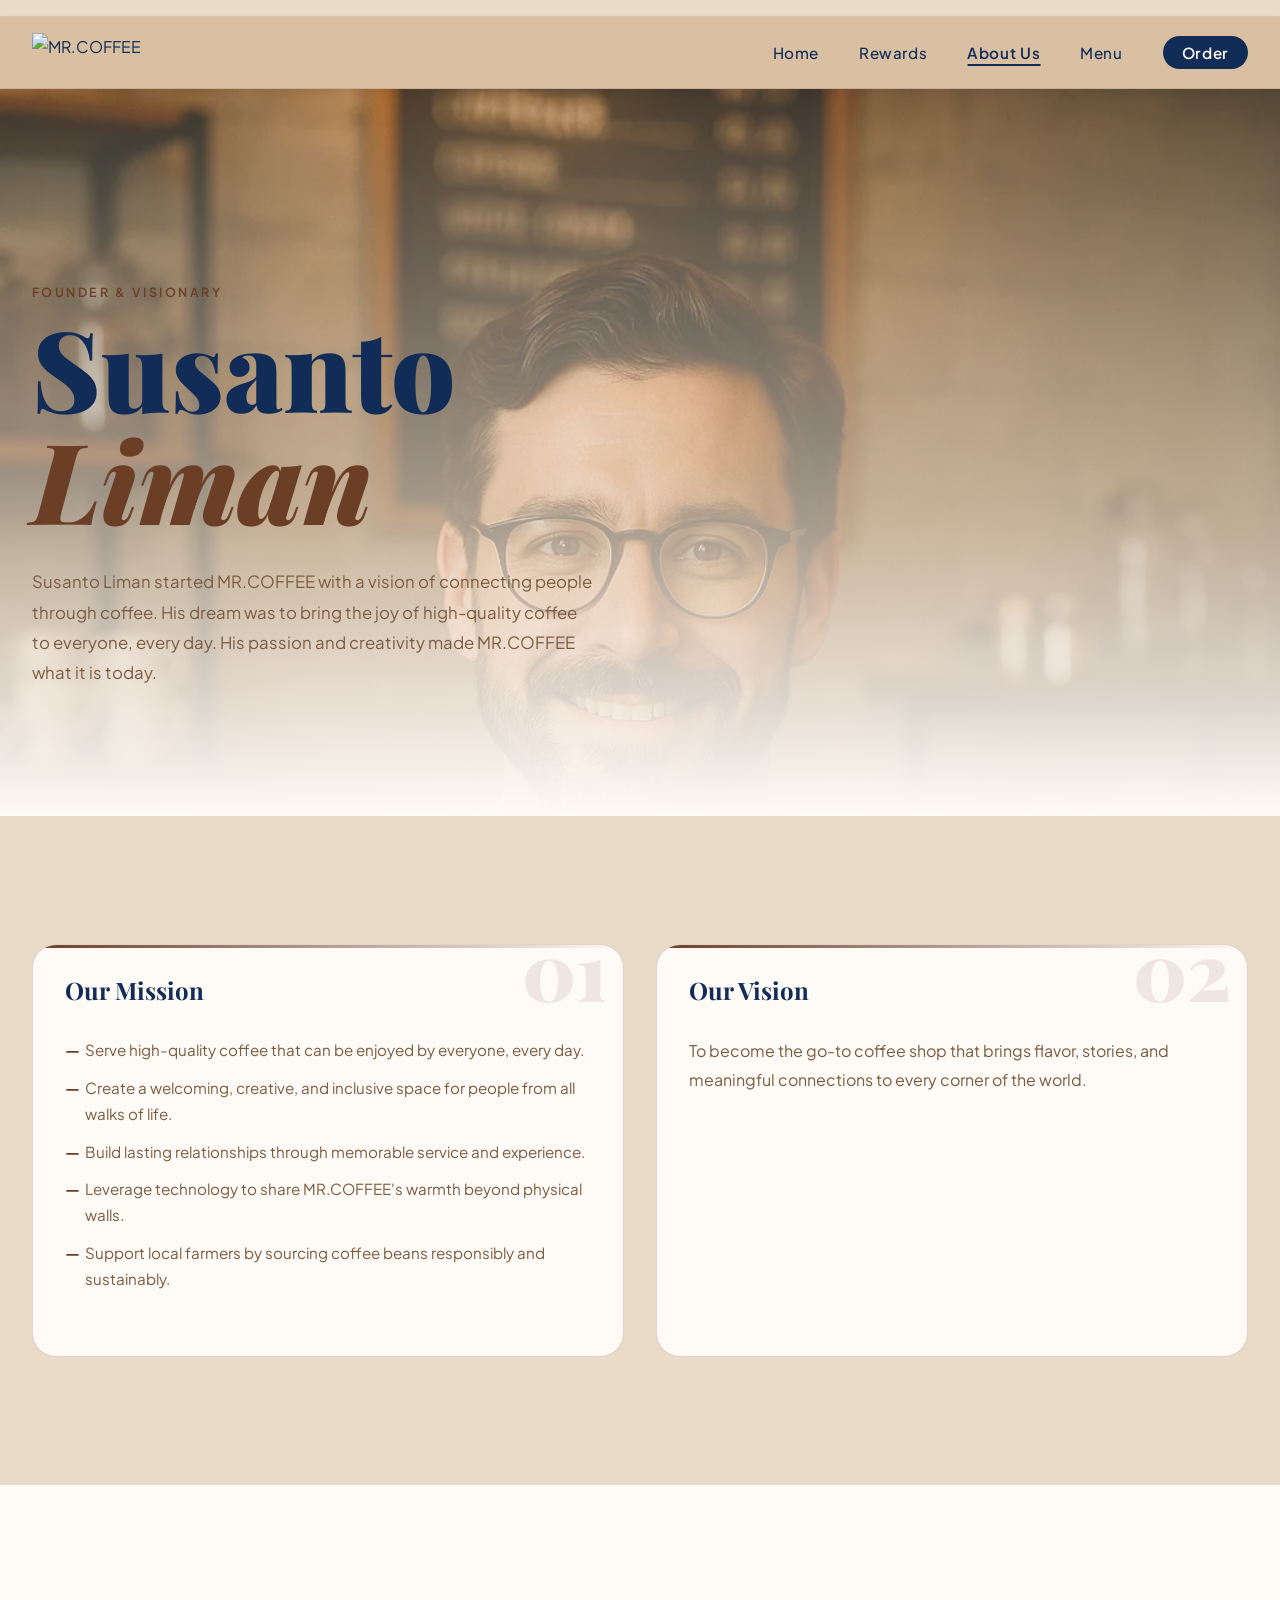
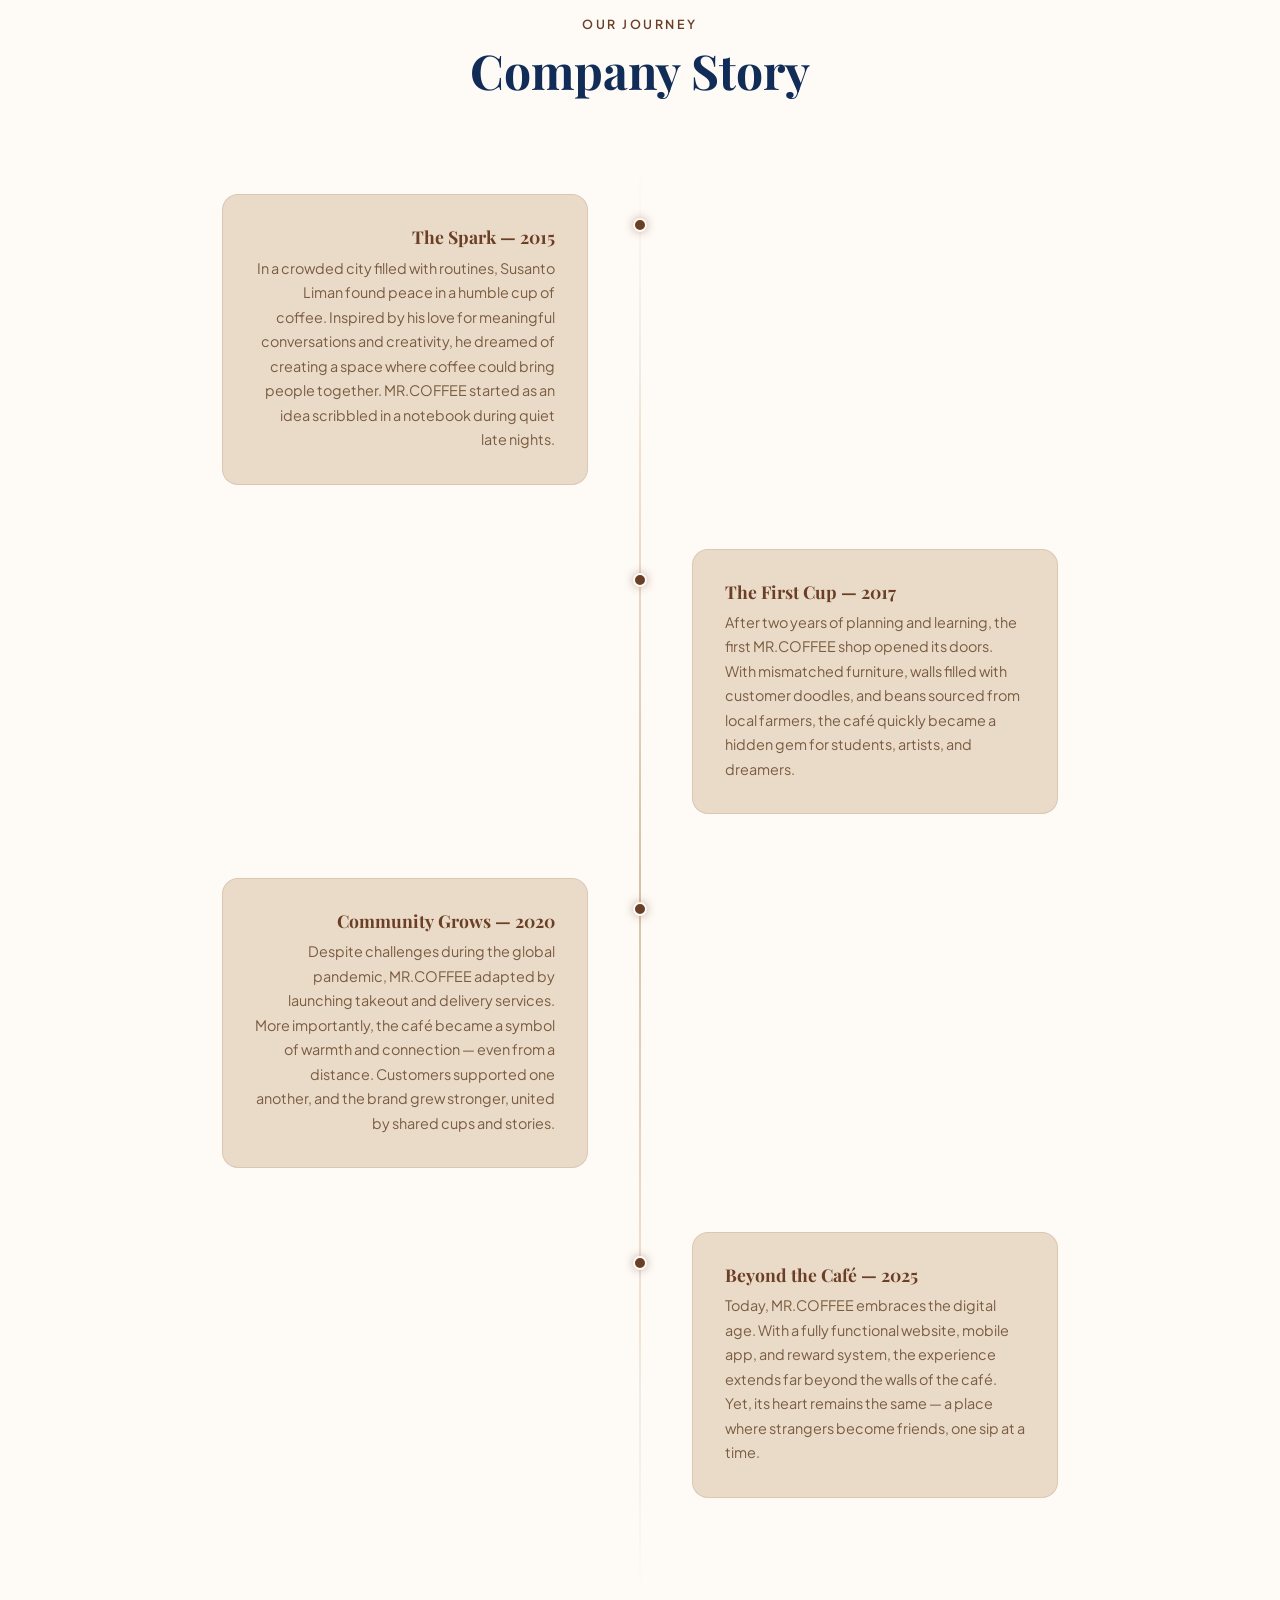
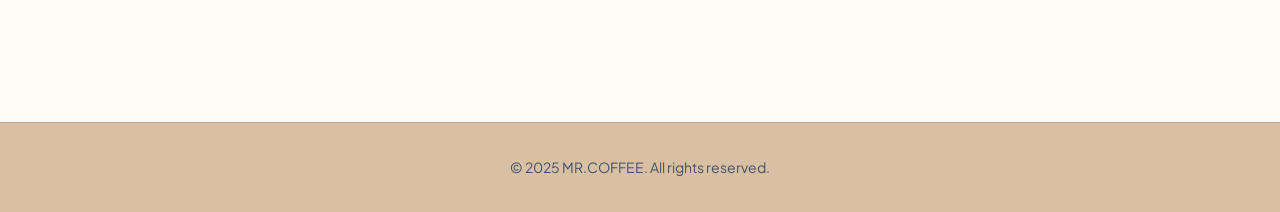
==== commit fc8130af: "fix: bug no picture at deployment" ====
--- a/aboutpage.html
+++ b/aboutpage.html
@@ -35,7 +35,10 @@
   <section class="ceo-hero">
     <div class="ceo-hero__bg">
       <!-- id="ceo-img" preserved (script.js references it on aboutpage) -->
-      <img src="assets/cafeownerimg.png" alt="Susanto Liman" id="ceo-img">
+      <picture>
+          <source srcset="assets/cafeownerimg.webp" type="image/webp">
+          <img src="assets/cafeownerimg.png" alt="Susanto Liman" id="ceo-img">
+        </picture>
       <div class="ceo-hero__overlay"></div>
     </div>
     <div class="ceo-hero__content container">
@@ -127,7 +130,10 @@
 
   <!-- Hidden compat section — script.js doesn't reference these on aboutpage, kept for safety -->
   <section class="ceo" style="display:none" aria-hidden="true">
-    <img src="assets/cafeownerimg.png" alt="CEO">
+    <picture>
+          <source srcset="assets/cafeownerimg.webp" type="image/webp">
+          <img src="assets/cafeownerimg.png" alt="CEO">
+        </picture>
     <h4>Susanto Liman</h4>
     <p>Connecting the world from a cup of coffee.</p>
   </section>
